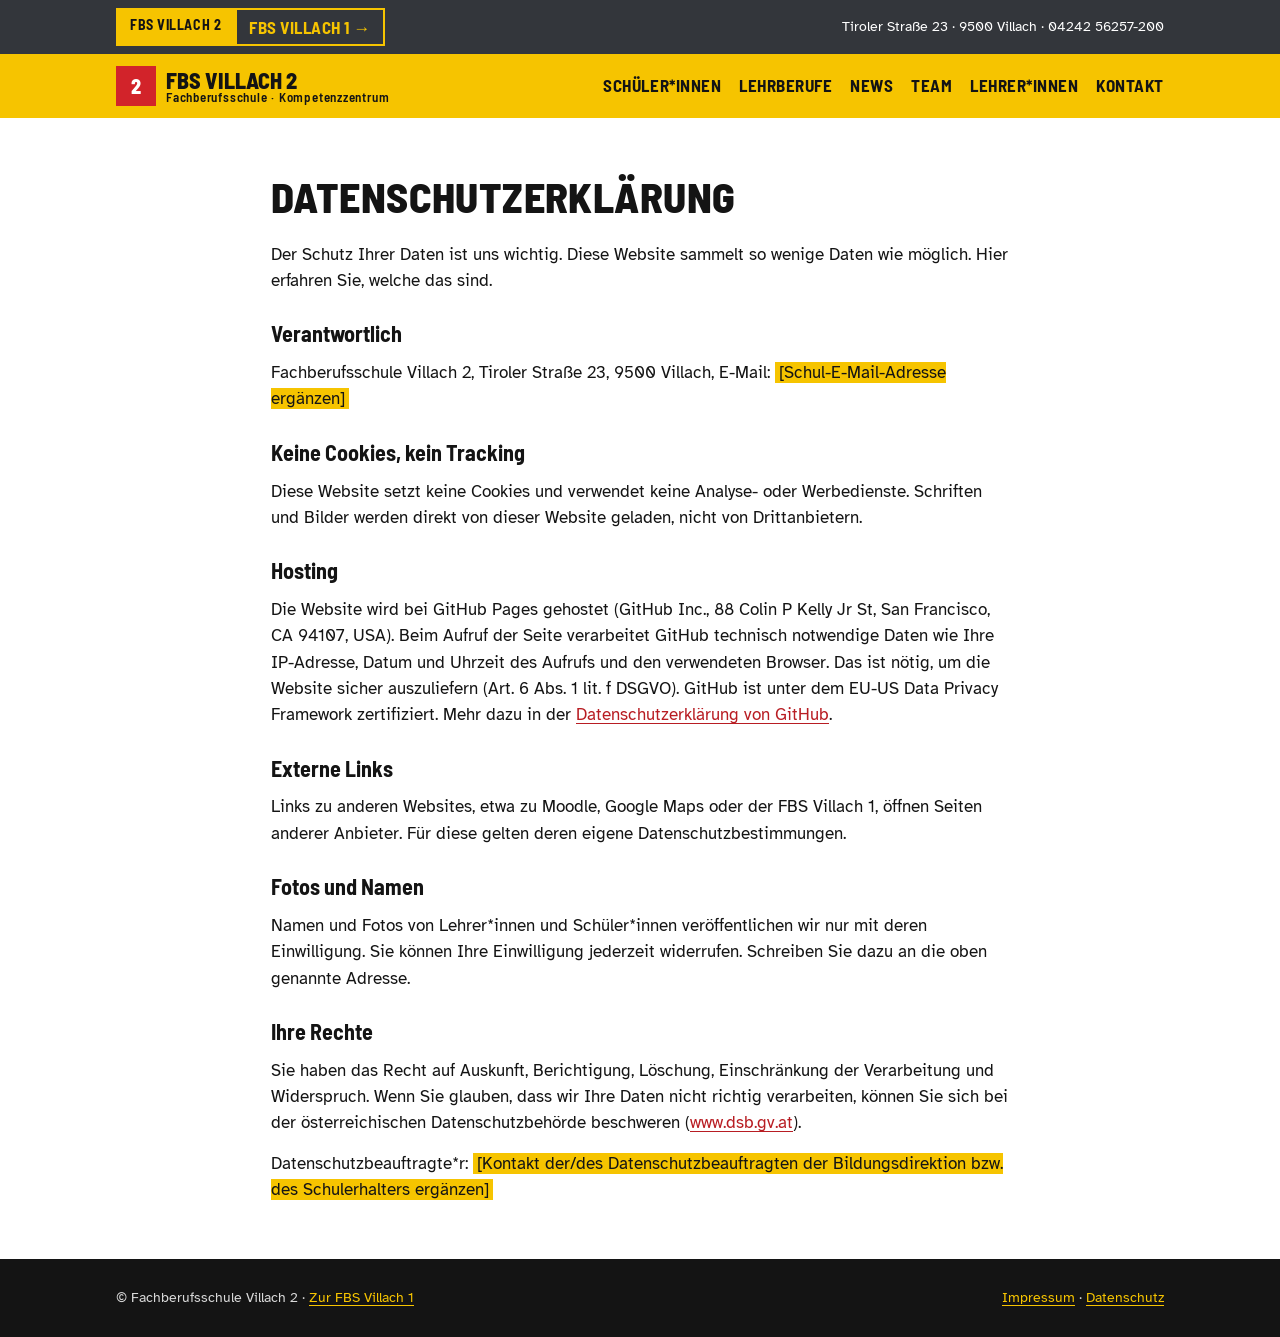
==== datenschutz.html @ dbd0eb7f "Neue Website der FBS Villach 2 Startseite, Lehrberufe, Lehrer*innen, News, Impressum und Datenschutz" ====
<!doctype html>
<html lang="de">
<head>
<meta charset="utf-8">
<meta name="viewport" content="width=device-width, initial-scale=1">
<title>Datenschutz · FBS Villach 2</title>
<meta name="description" content="Datenschutzerklärung der Fachberufsschule Villach 2.">
<link rel="stylesheet" href="assets/style.css">
<link rel="icon" href="assets/favicon.svg" type="image/svg+xml">
</head>
<body>
<div class="topbar"><div class="wrap">
  <nav class="switch" aria-label="Schule wählen"><span aria-current="page">FBS Villach 2</span><a href="https://www.bs-villach.at/">FBS Villach 1 →</a></nav>
  <span>Tiroler Straße 23 · 9500 Villach · 04242 56257-200</span>
</div></div>

<header>
  <div class="wrap">
    <a class="logo" href="index.html">
      <span class="logo-mark">2</span>
      <span class="logo-text">FBS Villach 2<small>Fachberufsschule · Kompetenzzentrum</small></span>
    </a>
    <nav aria-label="Hauptmenü">
      <ul>
        <li><a href="index.html#schueler">Schüler*innen</a></li>
        <li><a href="lehrberufe.html">Lehrberufe</a></li>
        <li><a href="news.html">News</a></li>
        <li><a href="index.html#team">Team</a></li>
        <li><a href="lehrerinnen.html">Lehrer*innen</a></li>
        <li><a href="index.html#kontakt">Kontakt</a></li>
      </ul>
    </nav>
  </div>
</header>

<main>
<section class="band">
  <div class="wrap legal">
    <h2>Datenschutzerklärung</h2>
    <p>Der Schutz Ihrer Daten ist uns wichtig. Diese Website sammelt so wenige Daten wie möglich. Hier erfahren Sie, welche das sind.</p>
    <h3>Verantwortlich</h3>
    <p>Fachberufsschule Villach 2, Tiroler Straße 23, 9500 Villach, E-Mail: <span class="todo">[Schul-E-Mail-Adresse ergänzen]</span></p>
    <h3>Keine Cookies, kein Tracking</h3>
    <p>Diese Website setzt keine Cookies und verwendet keine Analyse- oder Werbedienste. Schriften und Bilder werden direkt von dieser Website geladen, nicht von Drittanbietern.</p>
    <h3>Hosting</h3>
    <p>Die Website wird bei GitHub Pages gehostet (GitHub Inc., 88 Colin P Kelly Jr St, San Francisco, CA 94107, USA). Beim Aufruf der Seite verarbeitet GitHub technisch notwendige Daten wie Ihre IP-Adresse, Datum und Uhrzeit des Aufrufs und den verwendeten Browser. Das ist nötig, um die Website sicher auszuliefern (Art. 6 Abs. 1 lit. f DSGVO). GitHub ist unter dem EU-US Data Privacy Framework zertifiziert. Mehr dazu in der <a href="https://docs.github.com/de/site-policy/privacy-policies/github-general-privacy-statement">Datenschutzerklärung von GitHub</a>.</p>
    <h3>Externe Links</h3>
    <p>Links zu anderen Websites, etwa zu Moodle, Google Maps oder der FBS Villach 1, öffnen Seiten anderer Anbieter. Für diese gelten deren eigene Datenschutzbestimmungen.</p>
    <h3>Fotos und Namen</h3>
    <p>Namen und Fotos von Lehrer*innen und Schüler*innen veröffentlichen wir nur mit deren Einwilligung. Sie können Ihre Einwilligung jederzeit widerrufen. Schreiben Sie dazu an die oben genannte Adresse.</p>
    <h3>Ihre Rechte</h3>
    <p>Sie haben das Recht auf Auskunft, Berichtigung, Löschung, Einschränkung der Verarbeitung und Widerspruch. Wenn Sie glauben, dass wir Ihre Daten nicht richtig verarbeiten, können Sie sich bei der österreichischen Datenschutzbehörde beschweren (<a href="https://www.dsb.gv.at">www.dsb.gv.at</a>).</p>
    <p>Datenschutzbeauftragte*r: <span class="todo">[Kontakt der/des Datenschutzbeauftragten der Bildungsdirektion bzw. des Schulerhalters ergänzen]</span></p>
  </div>
</section>
</main>

<footer>
  <div class="wrap">
    <span>© Fachberufsschule Villach 2 · <a href="https://www.bs-villach.at/">Zur FBS Villach 1</a></span>
    <span><a href="impressum.html">Impressum</a> · <a href="datenschutz.html">Datenschutz</a></span>
  </div>
</footer>
<script src="assets/site.js"></script>
</body>
</html>
---- assets/style.css ----
@font-face{font-family:"Atkinson Hyperlegible";font-weight:400;font-display:swap;src:url(fonts/atkinson-400.woff2) format("woff2")}
@font-face{font-family:"Atkinson Hyperlegible";font-weight:700;font-display:swap;src:url(fonts/atkinson-700.woff2) format("woff2")}
@font-face{font-family:"Barlow Semi Condensed";font-weight:600;font-display:swap;src:url(fonts/barlow-sc-600.woff2) format("woff2")}
@font-face{font-family:"Barlow Semi Condensed";font-weight:700;font-display:swap;src:url(fonts/barlow-sc-700.woff2) format("woff2")}
@font-face{font-family:"Barlow Semi Condensed";font-weight:800;font-display:swap;src:url(fonts/barlow-sc-800.woff2) format("woff2")}
html{-webkit-text-size-adjust:100%}
body{margin:0}
img{max-width:100%;display:block}
[hidden]{display:none!important}
/* Layout: Werkstatt-Raster. Volle Farbbänder, darin eine 1080px-Spalte; gelber Kopf, rote Akzente, dunkelgraue Infoleiste. */
:root{
  --bg:#ffffff; --fg:#141414; --muted:#55575c; --line:#e3e1dc;
  --yellow:#f6c400; --red:#d2232a; --grey:#33363b; --soft:#f6f5f2;
  --on-yellow:#141414; --on-grey:#ffffff; --link:#b81d23;
  --display:"Barlow Semi Condensed","Arial Narrow",Arial,sans-serif;
  --body:"Atkinson Hyperlegible",system-ui,-apple-system,"Segoe UI",sans-serif;
}
@media (prefers-color-scheme: dark){:root{
  --bg:#17181a; --fg:#f1f0ec; --muted:#b4b5b8; --line:#33353a;
  --yellow:#f6c400; --red:#ef4a4f; --grey:#26282c; --soft:#1f2124;
  --on-yellow:#141414; --on-grey:#ffffff; --link:#ff7a7e; color-scheme:dark}}

*{box-sizing:border-box}
body{background:var(--bg);color:var(--fg);font-family:var(--body);font-size:17px;line-height:1.55}
a{color:var(--link);text-underline-offset:3px}
a:focus-visible,button:focus-visible{outline:3px solid var(--red);outline-offset:2px}
h1,h2,h3{font-family:var(--display);line-height:1.08;text-wrap:balance;margin:0}
h2{font-size:clamp(30px,5vw,42px);font-weight:800;text-transform:uppercase;letter-spacing:.01em}
h3{font-size:22px;font-weight:700}
p{margin:0}
.wrap{max-width:1080px;margin:0 auto;padding-left:max(16px,env(safe-area-inset-left,0px));padding-right:max(16px,env(safe-area-inset-right,0px))}
.band{padding-block:56px}
.band.soft{background:var(--soft)}
.eyebrow{font-family:var(--display);font-weight:700;font-size:14px;letter-spacing:.14em;text-transform:uppercase;color:var(--red)}
.sec-head{display:flex;flex-direction:column;gap:8px;margin-bottom:28px;max-width:62ch}
.sec-head p{color:var(--muted)}

/* Schulwahl-Leiste */
.topbar{background:var(--grey);color:var(--on-grey);font-size:14px}
.topbar .wrap{padding-block:8px;display:flex;justify-content:space-between;align-items:center;gap:8px 16px;flex-wrap:wrap}
.switch{display:flex;gap:0;font-family:var(--display);font-weight:700;text-transform:uppercase;letter-spacing:.04em;font-size:14px}
.switch span,.switch a{padding:4px 12px;border:2px solid var(--yellow)}
.switch span{background:var(--yellow);color:#141414}
.switch a{color:var(--yellow);text-decoration:none}
.switch a:hover{background:var(--yellow);color:#141414}

/* Bild-Platzhalter */
.photo{border:2px dashed currentColor;display:grid;place-items:center;text-align:center;padding:16px;font-family:var(--display);font-weight:700;text-transform:uppercase;letter-spacing:.06em;font-size:15px;max-width:100%;opacity:.75}
.photo::before{content:"";display:block;width:34px;height:26px;margin:0 auto 8px;border:3px solid currentColor;border-radius:4px;box-shadow:inset 0 0 0 6px transparent}
.hero .photo{grid-column:1/-1;aspect-ratio:21/7;color:#141414}
.wide-photo{aspect-ratio:21/6;margin-bottom:28px;color:var(--muted)}

/* Kopf */
header{background:var(--yellow);color:var(--on-yellow);position:sticky;top:env(safe-area-inset-top,0px);z-index:10}
header .wrap{display:flex;align-items:center;justify-content:space-between;gap:16px;padding-block:12px;flex-wrap:wrap}
.logo{display:flex;align-items:center;gap:10px;text-decoration:none;color:inherit}
.logo-mark{width:40px;height:40px;background:var(--red);color:#fff;display:grid;place-items:center;font-family:var(--display);font-weight:800;font-size:20px}
.logo-text{font-family:var(--display);font-weight:800;font-size:22px;line-height:1;text-transform:uppercase}
.logo-text small{display:block;font-weight:600;font-size:13px;letter-spacing:.06em;text-transform:none}
nav ul{list-style:none;margin:0;padding:0;display:flex;flex-wrap:wrap;gap:4px 18px}
nav a{color:var(--on-yellow);text-decoration:none;font-family:var(--display);font-weight:700;font-size:17px;text-transform:uppercase;letter-spacing:.03em;padding:4px 0;border-bottom:3px solid transparent}
nav a:hover{border-bottom-color:var(--red)}

/* Hero */
.hero{background:var(--yellow);color:var(--on-yellow);border-top:1px solid rgba(0,0,0,.08)}
.hero .wrap{padding-block:40px 56px;display:grid;grid-template-columns:1.3fr 1fr;gap:40px;align-items:end}
.hero h1{font-size:clamp(44px,8vw,86px);font-weight:800;text-transform:uppercase;letter-spacing:-.01em}
.hero h1 span{color:var(--red)}
.hero-lead{font-size:19px;max-width:44ch;margin-top:16px}
.quick{display:grid;gap:10px}
.quick a{display:flex;justify-content:space-between;align-items:center;gap:12px;background:#141414;color:#fff;text-decoration:none;padding:14px 16px;font-family:var(--display);font-weight:700;font-size:19px;text-transform:uppercase;letter-spacing:.02em}
.quick a:hover{background:var(--red)}
.quick a .arr{color:var(--yellow);font-size:22px}
.quick a:hover .arr{color:#fff}

/* Infoleiste */
.facts{background:var(--grey);color:var(--on-grey)}
.facts .wrap{display:grid;grid-template-columns:repeat(4,1fr);gap:20px;padding-block:22px}
.fact b{display:block;font-family:var(--display);font-size:30px;font-weight:800;color:var(--yellow);font-variant-numeric:tabular-nums;line-height:1}
.fact span{font-size:14px;opacity:.85}

/* Schülerinfos */
.tiles{display:grid;grid-template-columns:repeat(3,1fr);gap:18px}
.tile{border:2px solid var(--fg);padding:20px;display:flex;flex-direction:column;gap:10px;min-width:0;background:var(--bg)}
.tile .tag{align-self:flex-start;background:var(--yellow);color:var(--on-yellow);font-family:var(--display);font-weight:700;font-size:13px;letter-spacing:.08em;text-transform:uppercase;padding:2px 8px}
.tile p{color:var(--muted);font-size:16px}
.tile a.go{margin-top:auto;font-weight:700}
.checklist{margin-top:28px;background:var(--bg);border-left:6px solid var(--red);padding:20px 22px;display:grid;grid-template-columns:1fr 1fr;gap:6px 32px}
.checklist h3{grid-column:1/-1;margin-bottom:6px}
.checklist li{list-style:none;padding-left:26px;position:relative}
.checklist li::before{content:"";position:absolute;left:0;top:.45em;width:14px;height:14px;border:2px solid var(--red)}
.checklist ul{margin:0;padding:0;display:contents}

/* Lehrberufe */
.jobs{display:grid;grid-template-columns:repeat(3,1fr);gap:0;border-top:2px solid var(--fg)}
.job{padding:18px 18px 18px 0;border-bottom:1px solid var(--line);display:flex;gap:14px;min-width:0}
.job .no{font-family:var(--display);font-weight:800;color:var(--red);font-size:15px;padding-top:4px;min-width:28px}
.job p{color:var(--muted);font-size:15px;margin-top:4px}
.extra{margin-top:24px;display:flex;flex-wrap:wrap;gap:10px}
.chip{border:2px solid var(--red);color:var(--fg);padding:6px 12px;font-family:var(--display);font-weight:700;text-transform:uppercase;font-size:15px;letter-spacing:.03em}

/* News */
.news{display:grid;grid-template-columns:2fr 1fr 1fr;gap:18px}
.post{display:flex;flex-direction:column;gap:10px;min-width:0}
.post .img{aspect-ratio:4/3;max-width:100%;background:var(--grey);position:relative;overflow:hidden}
.post .img::after{content:attr(data-label);position:absolute;left:12px;bottom:10px;color:var(--yellow);font-family:var(--display);font-weight:800;font-size:22px;text-transform:uppercase;letter-spacing:.04em}
.post .img.y{background:var(--yellow)}
.post .img.y::after{color:var(--red)}
.post .img.r{background:var(--red)}
.post .img.r::after{color:#fff}
.post.big .img{aspect-ratio:16/10}
.meta{font-size:13px;letter-spacing:.08em;text-transform:uppercase;color:var(--red);font-weight:700}
.post p{color:var(--muted);font-size:16px}
.dates{display:grid;grid-template-columns:auto 1fr;gap:4px 16px;margin-top:4px;font-variant-numeric:tabular-nums}
.dates dt{font-weight:700}
.dates dd{margin:0}

/* Team */
.lead-team{display:grid;grid-template-columns:repeat(4,1fr);gap:18px;margin-bottom:36px}
.person{display:flex;flex-direction:column;gap:6px;min-width:0}
.avatar{aspect-ratio:1;max-width:100%;background:var(--soft);border:2px dashed var(--fg);display:grid;place-items:center;font-family:var(--display);font-weight:800;font-size:44px;color:var(--red)}
.person .role{font-size:14px;color:var(--muted)}
.person .tel{font-size:14px;font-variant-numeric:tabular-nums}
.staff-head{display:flex;align-items:baseline;justify-content:space-between;gap:12px;flex-wrap:wrap;margin-bottom:12px}
.staff{columns:4 200px;column-gap:24px;margin:0;padding:0;list-style:none;font-size:16px}
.staff li{break-inside:avoid;padding:6px 0;border-bottom:1px solid var(--line)}

/* Kontakt */
.contact{display:grid;grid-template-columns:1fr 1fr 1fr;gap:28px}
.contact h3{margin-bottom:8px}
.contact p{color:var(--muted)}
.contact .num{color:var(--fg);font-weight:700;font-variant-numeric:tabular-nums}

footer{background:#141414;color:#d9d9d9;font-size:14px}
footer .wrap{padding-block:28px;display:flex;justify-content:space-between;gap:16px;flex-wrap:wrap}
footer a{color:var(--yellow)}

@media (max-width:860px){
  .hero .wrap{grid-template-columns:1fr}
  .facts .wrap{grid-template-columns:repeat(2,1fr)}
  .tiles,.jobs,.contact{grid-template-columns:1fr 1fr}
  .news{grid-template-columns:1fr 1fr}
  .post.big{grid-column:1/-1}
  .lead-team{grid-template-columns:1fr 1fr}
  .checklist{grid-template-columns:1fr}
}
@media (max-width:560px){
  .tiles,.jobs,.contact,.news{grid-template-columns:1fr}
  nav ul{gap:2px 14px}
  nav a{font-size:15px}
  .band{padding-block:40px}
}
/* Teaser, Buttons, Unterseiten */
.teasers{display:grid;grid-template-columns:repeat(3,1fr);gap:18px;margin-bottom:24px}
.teaser{display:flex;flex-direction:column;gap:8px;color:var(--fg);text-decoration:none;min-width:0}
.teaser .photo{aspect-ratio:4/3;color:var(--muted)}
.teaser:hover h3{color:var(--red)}
.teaser p{color:var(--muted);font-size:15px}
.btn{display:inline-block;background:var(--red);color:#fff;text-decoration:none;font-family:var(--display);font-weight:700;font-size:18px;text-transform:uppercase;letter-spacing:.03em;padding:12px 18px}
.btn:hover{background:#141414}
.back{display:inline-block;margin-bottom:20px;font-weight:700}
.search{display:flex;flex-direction:column;gap:6px;max-width:360px;margin-bottom:24px;font-weight:700}
.search input{font:inherit;font-weight:400;padding:10px 12px;border:2px solid var(--fg);background:var(--bg);color:var(--fg)}
.cards{display:grid;grid-template-columns:repeat(auto-fill,minmax(240px,1fr));gap:14px}
.card{display:flex;gap:14px;align-items:center;border:2px solid var(--fg);border-top:6px solid var(--yellow);padding:14px;background:var(--bg);min-width:0}
.card h3{font-size:19px}
.card .subj{color:var(--muted);font-size:14px}
.avatar.sm{width:64px;flex:none;font-size:22px}
.empty{color:var(--muted);margin-top:12px}
@media (max-width:860px){.teasers{grid-template-columns:1fr 1fr}}
@media (max-width:560px){.teasers{grid-template-columns:1fr}}
@media (prefers-reduced-motion:no-preference){html{scroll-behavior:smooth}}

/* Echte Bilder statt Platzhalter */
.photo.has-img,.post .img.has-img,.avatar.has-img{border:0;padding:0;opacity:1;background:none}
.photo.has-img::before,.post .img.has-img::after{content:none}
.photo img,.post .img img,.avatar img{width:100%;height:100%;object-fit:cover}
.avatar{overflow:hidden}
.post .body p+p{margin-top:8px}
.news-all{display:grid;gap:40px}
.news-all .post{display:grid;grid-template-columns:minmax(0,1fr) minmax(0,1.4fr);gap:24px;align-items:start}
.news-all .post .img{aspect-ratio:4/3}
@media (max-width:700px){.news-all .post{grid-template-columns:1fr}}
.legal{max-width:70ch;display:grid;gap:14px}
.legal h2{margin-bottom:8px}
.legal h3{margin-top:14px}
.todo{background:var(--yellow);color:#141414;padding:0 4px}
nav a[aria-current="page"]{border-bottom-color:var(--red)}
.post .body{display:flex;flex-direction:column;gap:8px;min-width:0}
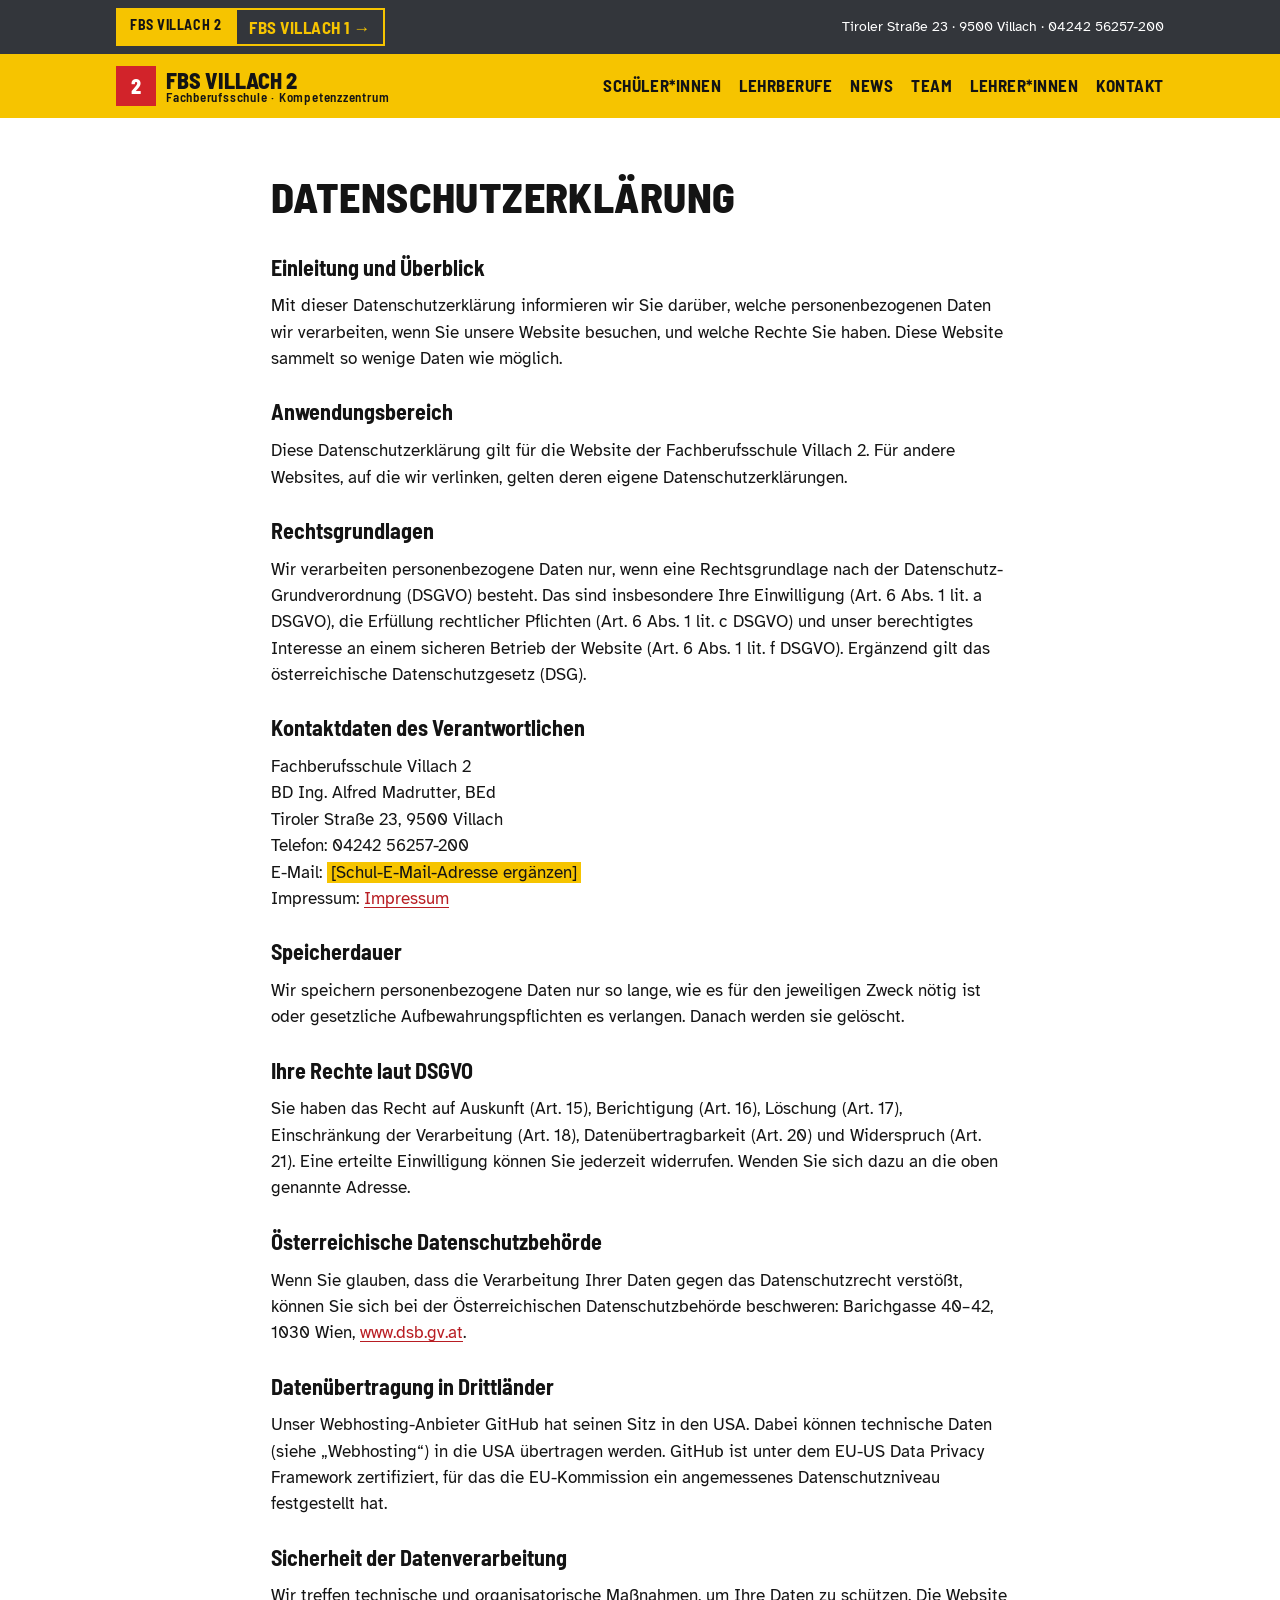
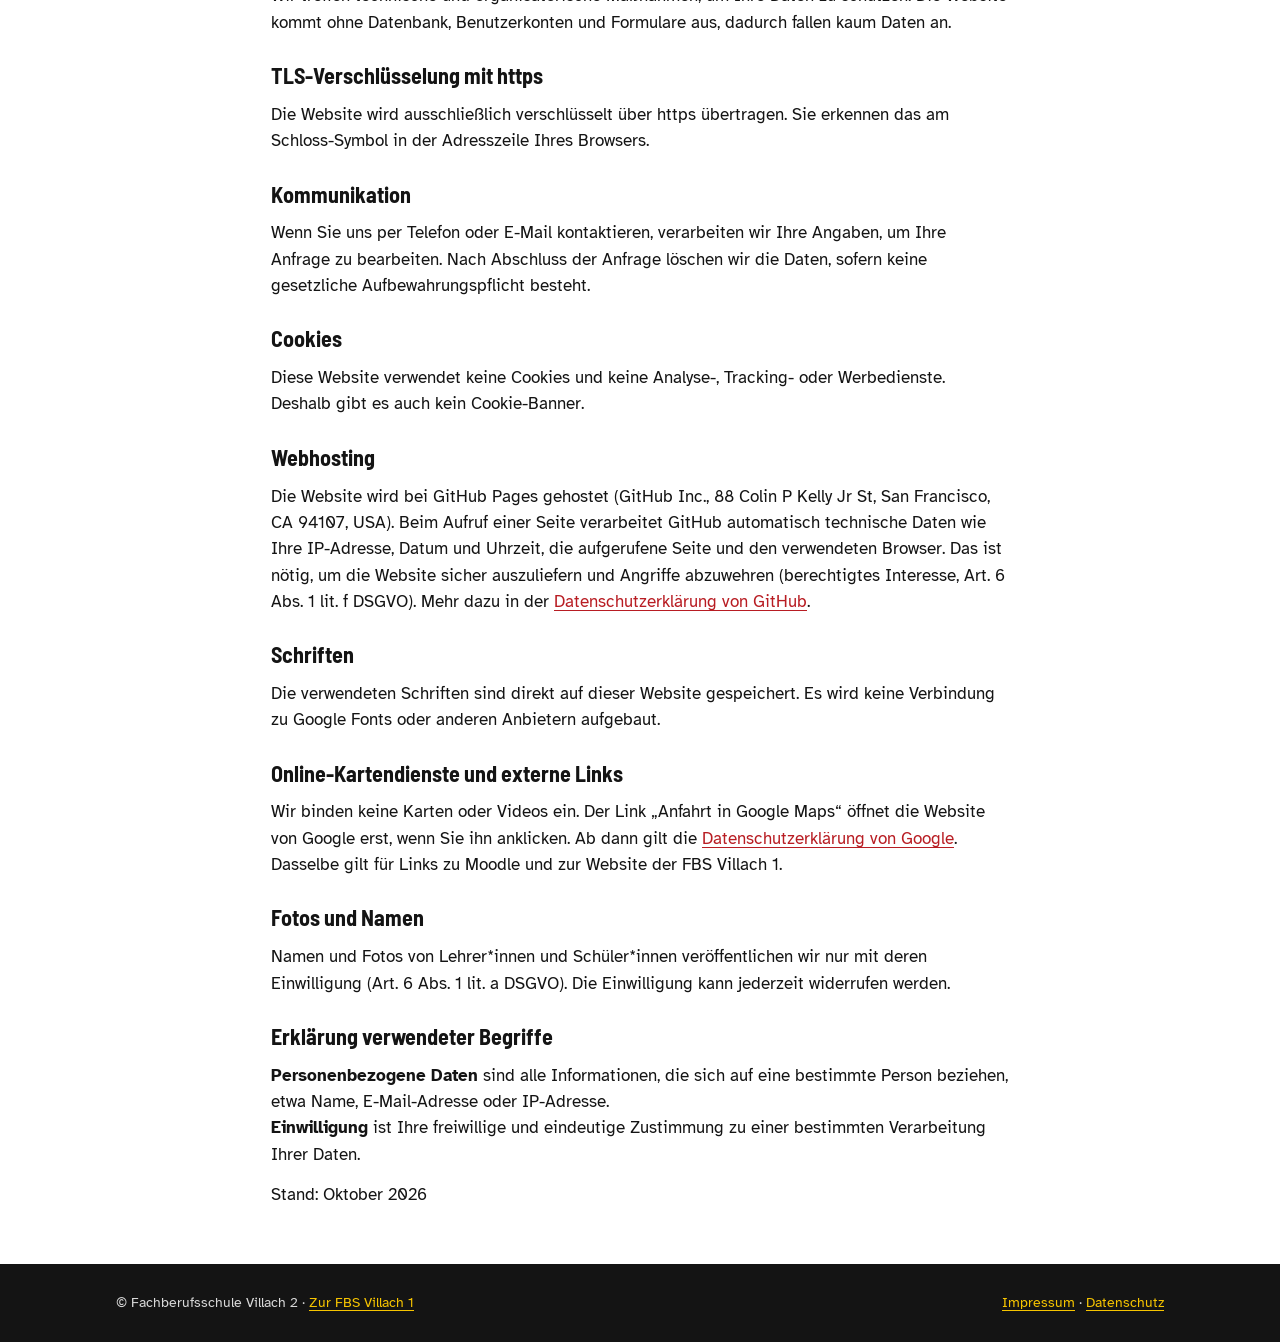
==== commit f2548765: "Impressum und Datenschutz nach Vorbild FBS St. Veit Co-Authored-By: Claude Opus 5.5 (1M context) <no" ====
--- a/datenschutz.html
+++ b/datenschutz.html
@@ -37,20 +37,59 @@
 <section class="band">
   <div class="wrap legal">
     <h2>Datenschutzerklärung</h2>
-    <p>Der Schutz Ihrer Daten ist uns wichtig. Diese Website sammelt so wenige Daten wie möglich. Hier erfahren Sie, welche das sind.</p>
-    <h3>Verantwortlich</h3>
-    <p>Fachberufsschule Villach 2, Tiroler Straße 23, 9500 Villach, E-Mail: <span class="todo">[Schul-E-Mail-Adresse ergänzen]</span></p>
-    <h3>Keine Cookies, kein Tracking</h3>
-    <p>Diese Website setzt keine Cookies und verwendet keine Analyse- oder Werbedienste. Schriften und Bilder werden direkt von dieser Website geladen, nicht von Drittanbietern.</p>
-    <h3>Hosting</h3>
-    <p>Die Website wird bei GitHub Pages gehostet (GitHub Inc., 88 Colin P Kelly Jr St, San Francisco, CA 94107, USA). Beim Aufruf der Seite verarbeitet GitHub technisch notwendige Daten wie Ihre IP-Adresse, Datum und Uhrzeit des Aufrufs und den verwendeten Browser. Das ist nötig, um die Website sicher auszuliefern (Art. 6 Abs. 1 lit. f DSGVO). GitHub ist unter dem EU-US Data Privacy Framework zertifiziert. Mehr dazu in der <a href="https://docs.github.com/de/site-policy/privacy-policies/github-general-privacy-statement">Datenschutzerklärung von GitHub</a>.</p>
-    <h3>Externe Links</h3>
-    <p>Links zu anderen Websites, etwa zu Moodle, Google Maps oder der FBS Villach 1, öffnen Seiten anderer Anbieter. Für diese gelten deren eigene Datenschutzbestimmungen.</p>
+
+    <h3>Einleitung und Überblick</h3>
+    <p>Mit dieser Datenschutzerklärung informieren wir Sie darüber, welche personenbezogenen Daten wir verarbeiten, wenn Sie unsere Website besuchen, und welche Rechte Sie haben. Diese Website sammelt so wenige Daten wie möglich.</p>
+
+    <h3>Anwendungsbereich</h3>
+    <p>Diese Datenschutzerklärung gilt für die Website der Fachberufsschule Villach 2. Für andere Websites, auf die wir verlinken, gelten deren eigene Datenschutzerklärungen.</p>
+
+    <h3>Rechtsgrundlagen</h3>
+    <p>Wir verarbeiten personenbezogene Daten nur, wenn eine Rechtsgrundlage nach der Datenschutz-Grundverordnung (DSGVO) besteht. Das sind insbesondere Ihre Einwilligung (Art. 6 Abs. 1 lit. a DSGVO), die Erfüllung rechtlicher Pflichten (Art. 6 Abs. 1 lit. c DSGVO) und unser berechtigtes Interesse an einem sicheren Betrieb der Website (Art. 6 Abs. 1 lit. f DSGVO). Ergänzend gilt das österreichische Datenschutzgesetz (DSG).</p>
+
+    <h3>Kontaktdaten des Verantwortlichen</h3>
+    <p>Fachberufsschule Villach 2<br>BD Ing. Alfred Madrutter, BEd<br>Tiroler Straße 23, 9500 Villach<br>Telefon: 04242 56257-200<br>E-Mail: <span class="todo">[Schul-E-Mail-Adresse ergänzen]</span><br>Impressum: <a href="impressum.html">Impressum</a></p>
+
+    <h3>Speicherdauer</h3>
+    <p>Wir speichern personenbezogene Daten nur so lange, wie es für den jeweiligen Zweck nötig ist oder gesetzliche Aufbewahrungspflichten es verlangen. Danach werden sie gelöscht.</p>
+
+    <h3>Ihre Rechte laut DSGVO</h3>
+    <p>Sie haben das Recht auf Auskunft (Art. 15), Berichtigung (Art. 16), Löschung (Art. 17), Einschränkung der Verarbeitung (Art. 18), Datenübertragbarkeit (Art. 20) und Widerspruch (Art. 21). Eine erteilte Einwilligung können Sie jederzeit widerrufen. Wenden Sie sich dazu an die oben genannte Adresse.</p>
+
+    <h3>Österreichische Datenschutzbehörde</h3>
+    <p>Wenn Sie glauben, dass die Verarbeitung Ihrer Daten gegen das Datenschutzrecht verstößt, können Sie sich bei der Österreichischen Datenschutzbehörde beschweren: Barichgasse 40–42, 1030 Wien, <a href="https://www.dsb.gv.at">www.dsb.gv.at</a>.</p>
+
+    <h3>Datenübertragung in Drittländer</h3>
+    <p>Unser Webhosting-Anbieter GitHub hat seinen Sitz in den USA. Dabei können technische Daten (siehe „Webhosting“) in die USA übertragen werden. GitHub ist unter dem EU-US Data Privacy Framework zertifiziert, für das die EU-Kommission ein angemessenes Datenschutzniveau festgestellt hat.</p>
+
+    <h3>Sicherheit der Datenverarbeitung</h3>
+    <p>Wir treffen technische und organisatorische Maßnahmen, um Ihre Daten zu schützen. Die Website kommt ohne Datenbank, Benutzerkonten und Formulare aus, dadurch fallen kaum Daten an.</p>
+
+    <h3>TLS-Verschlüsselung mit https</h3>
+    <p>Die Website wird ausschließlich verschlüsselt über https übertragen. Sie erkennen das am Schloss-Symbol in der Adresszeile Ihres Browsers.</p>
+
+    <h3>Kommunikation</h3>
+    <p>Wenn Sie uns per Telefon oder E-Mail kontaktieren, verarbeiten wir Ihre Angaben, um Ihre Anfrage zu bearbeiten. Nach Abschluss der Anfrage löschen wir die Daten, sofern keine gesetzliche Aufbewahrungspflicht besteht.</p>
+
+    <h3>Cookies</h3>
+    <p>Diese Website verwendet keine Cookies und keine Analyse-, Tracking- oder Werbedienste. Deshalb gibt es auch kein Cookie-Banner.</p>
+
+    <h3>Webhosting</h3>
+    <p>Die Website wird bei GitHub Pages gehostet (GitHub Inc., 88 Colin P Kelly Jr St, San Francisco, CA 94107, USA). Beim Aufruf einer Seite verarbeitet GitHub automatisch technische Daten wie Ihre IP-Adresse, Datum und Uhrzeit, die aufgerufene Seite und den verwendeten Browser. Das ist nötig, um die Website sicher auszuliefern und Angriffe abzuwehren (berechtigtes Interesse, Art. 6 Abs. 1 lit. f DSGVO). Mehr dazu in der <a href="https://docs.github.com/de/site-policy/privacy-policies/github-general-privacy-statement">Datenschutzerklärung von GitHub</a>.</p>
+
+    <h3>Schriften</h3>
+    <p>Die verwendeten Schriften sind direkt auf dieser Website gespeichert. Es wird keine Verbindung zu Google Fonts oder anderen Anbietern aufgebaut.</p>
+
+    <h3>Online-Kartendienste und externe Links</h3>
+    <p>Wir binden keine Karten oder Videos ein. Der Link „Anfahrt in Google Maps“ öffnet die Website von Google erst, wenn Sie ihn anklicken. Ab dann gilt die <a href="https://policies.google.com/privacy?hl=de">Datenschutzerklärung von Google</a>. Dasselbe gilt für Links zu Moodle und zur Website der FBS Villach 1.</p>
+
     <h3>Fotos und Namen</h3>
-    <p>Namen und Fotos von Lehrer*innen und Schüler*innen veröffentlichen wir nur mit deren Einwilligung. Sie können Ihre Einwilligung jederzeit widerrufen. Schreiben Sie dazu an die oben genannte Adresse.</p>
-    <h3>Ihre Rechte</h3>
-    <p>Sie haben das Recht auf Auskunft, Berichtigung, Löschung, Einschränkung der Verarbeitung und Widerspruch. Wenn Sie glauben, dass wir Ihre Daten nicht richtig verarbeiten, können Sie sich bei der österreichischen Datenschutzbehörde beschweren (<a href="https://www.dsb.gv.at">www.dsb.gv.at</a>).</p>
-    <p>Datenschutzbeauftragte*r: <span class="todo">[Kontakt der/des Datenschutzbeauftragten der Bildungsdirektion bzw. des Schulerhalters ergänzen]</span></p>
+    <p>Namen und Fotos von Lehrer*innen und Schüler*innen veröffentlichen wir nur mit deren Einwilligung (Art. 6 Abs. 1 lit. a DSGVO). Die Einwilligung kann jederzeit widerrufen werden.</p>
+
+    <h3>Erklärung verwendeter Begriffe</h3>
+    <p><b>Personenbezogene Daten</b> sind alle Informationen, die sich auf eine bestimmte Person beziehen, etwa Name, E-Mail-Adresse oder IP-Adresse.<br><b>Einwilligung</b> ist Ihre freiwillige und eindeutige Zustimmung zu einer bestimmten Verarbeitung Ihrer Daten.</p>
+
+    <p>Stand: Oktober 2026</p>
   </div>
 </section>
 </main>
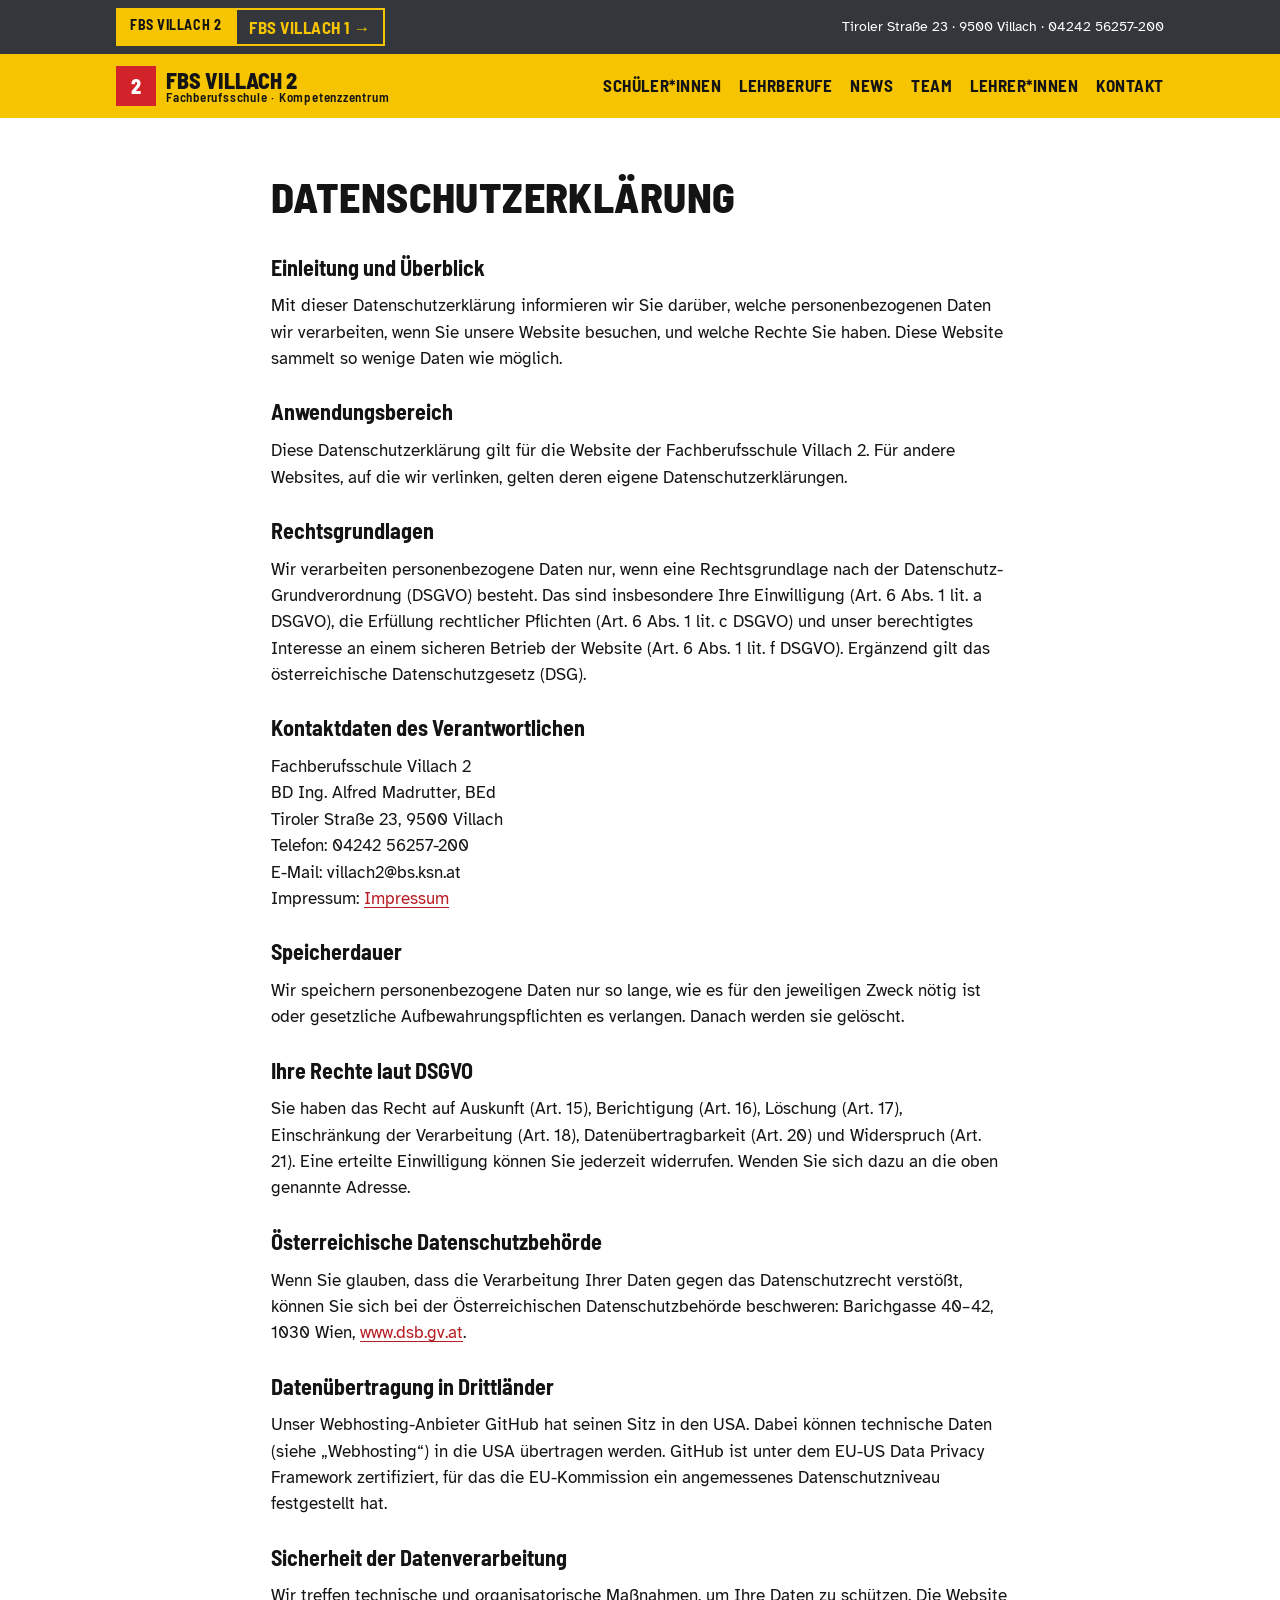
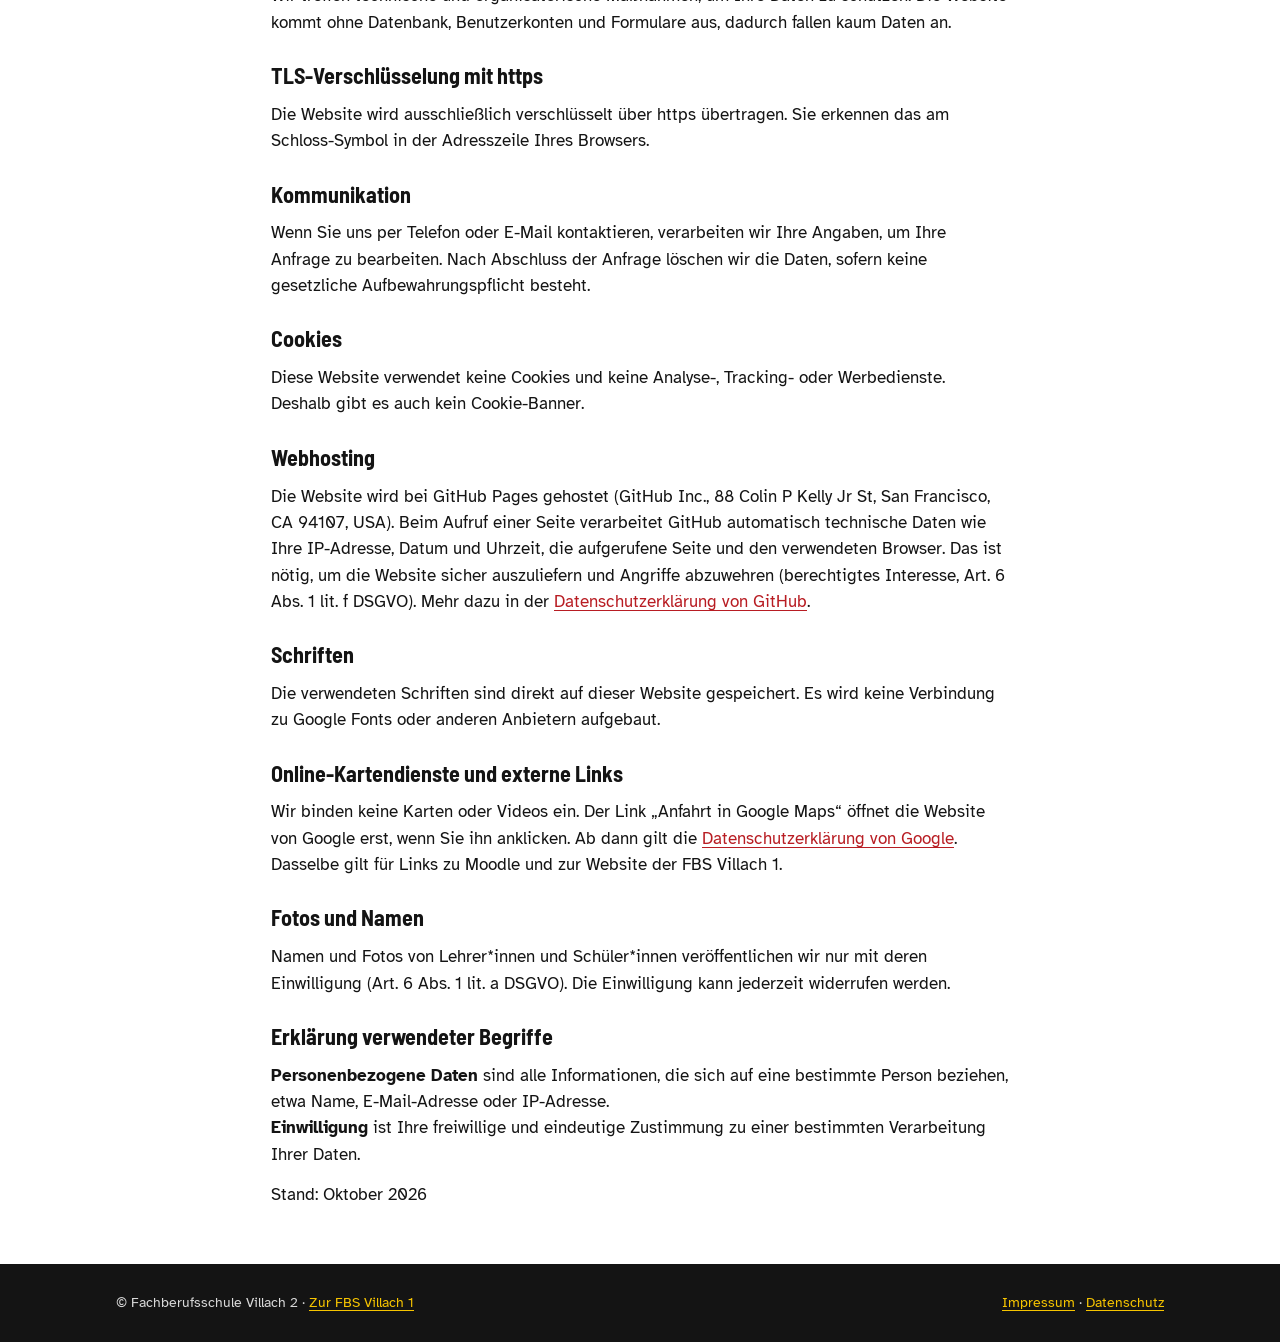
==== commit c4114a51: "Schul-E-Mail ergänzt, Webdesign-Angabe entfernt Co-Authored-By: Claude Opus 5.5 (1M context) <norepl" ====
--- a/datenschutz.html
+++ b/datenschutz.html
@@ -48,7 +48,7 @@
     <p>Wir verarbeiten personenbezogene Daten nur, wenn eine Rechtsgrundlage nach der Datenschutz-Grundverordnung (DSGVO) besteht. Das sind insbesondere Ihre Einwilligung (Art. 6 Abs. 1 lit. a DSGVO), die Erfüllung rechtlicher Pflichten (Art. 6 Abs. 1 lit. c DSGVO) und unser berechtigtes Interesse an einem sicheren Betrieb der Website (Art. 6 Abs. 1 lit. f DSGVO). Ergänzend gilt das österreichische Datenschutzgesetz (DSG).</p>
 
     <h3>Kontaktdaten des Verantwortlichen</h3>
-    <p>Fachberufsschule Villach 2<br>BD Ing. Alfred Madrutter, BEd<br>Tiroler Straße 23, 9500 Villach<br>Telefon: 04242 56257-200<br>E-Mail: <span class="todo">[Schul-E-Mail-Adresse ergänzen]</span><br>Impressum: <a href="impressum.html">Impressum</a></p>
+    <p>Fachberufsschule Villach 2<br>BD Ing. Alfred Madrutter, BEd<br>Tiroler Straße 23, 9500 Villach<br>Telefon: 04242 56257-200<br>E-Mail: villach2@bs.ksn.at<br>Impressum: <a href="impressum.html">Impressum</a></p>
 
     <h3>Speicherdauer</h3>
     <p>Wir speichern personenbezogene Daten nur so lange, wie es für den jeweiligen Zweck nötig ist oder gesetzliche Aufbewahrungspflichten es verlangen. Danach werden sie gelöscht.</p>
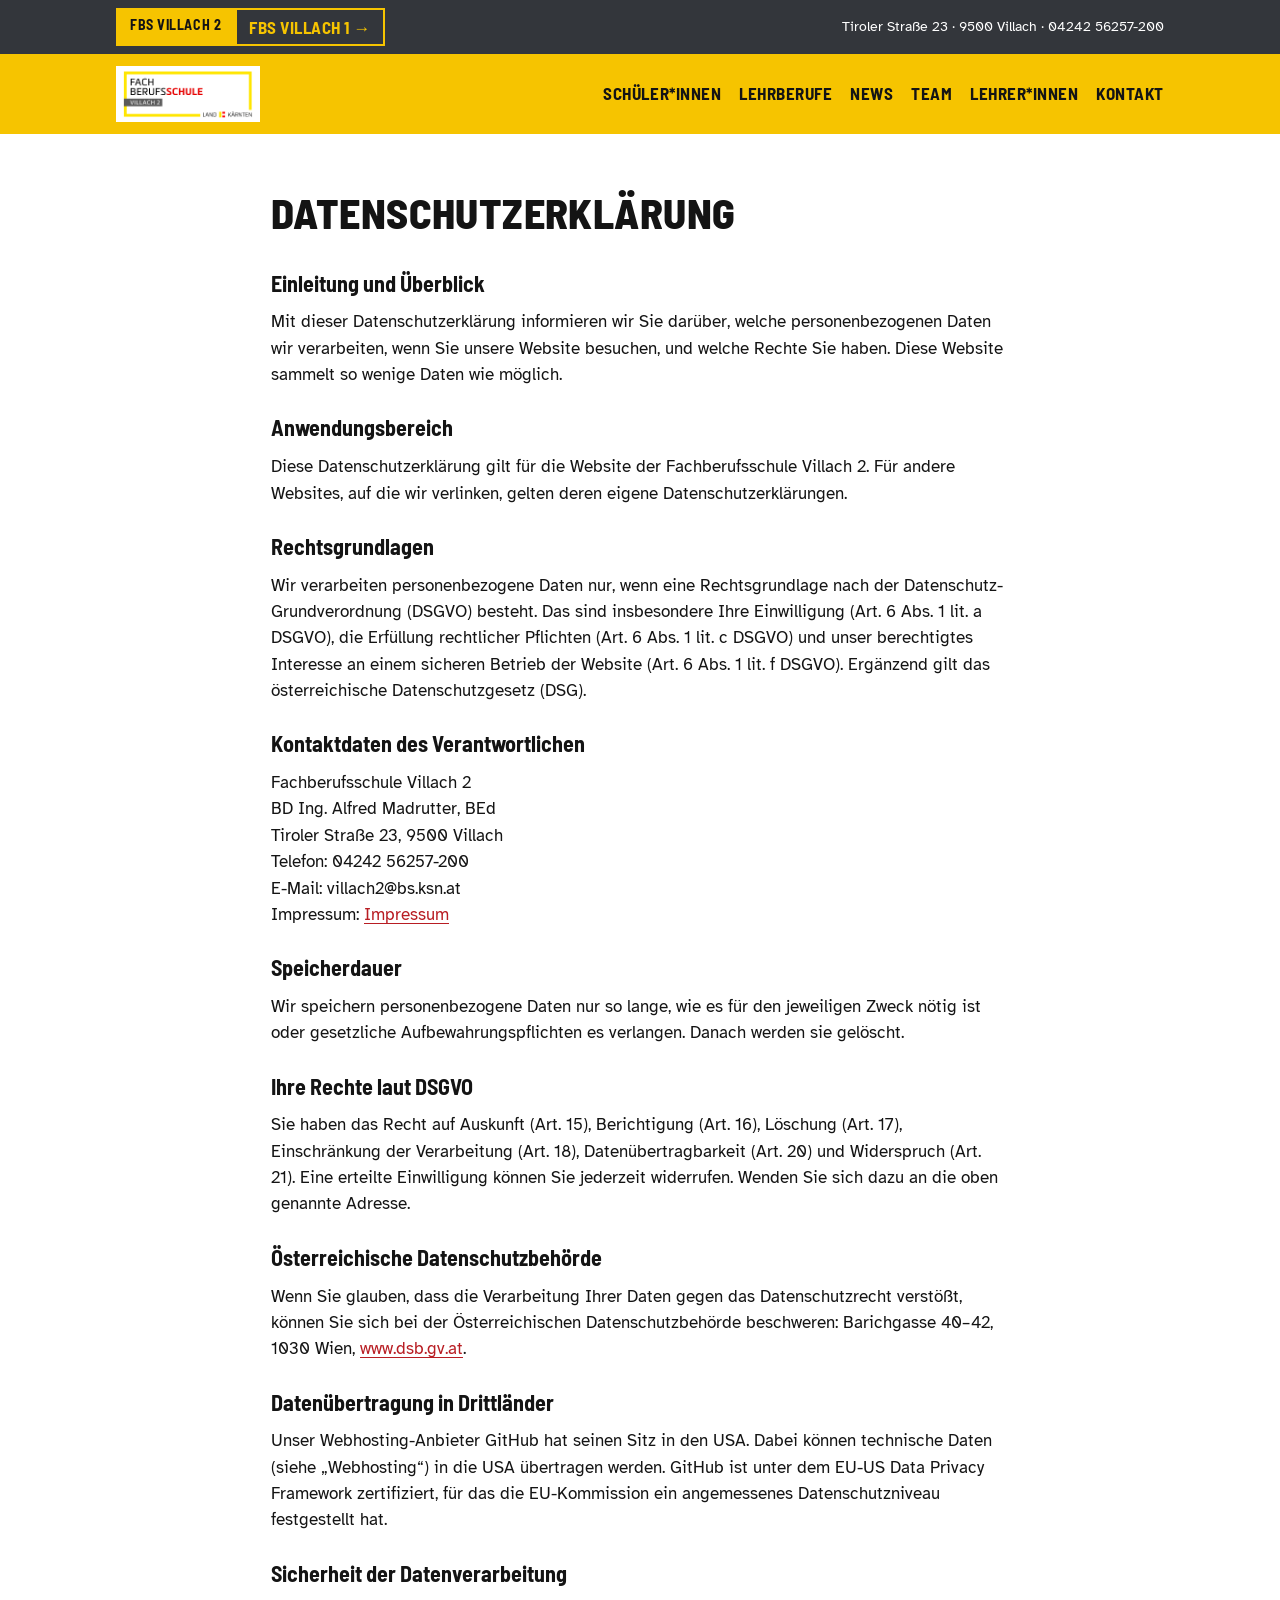
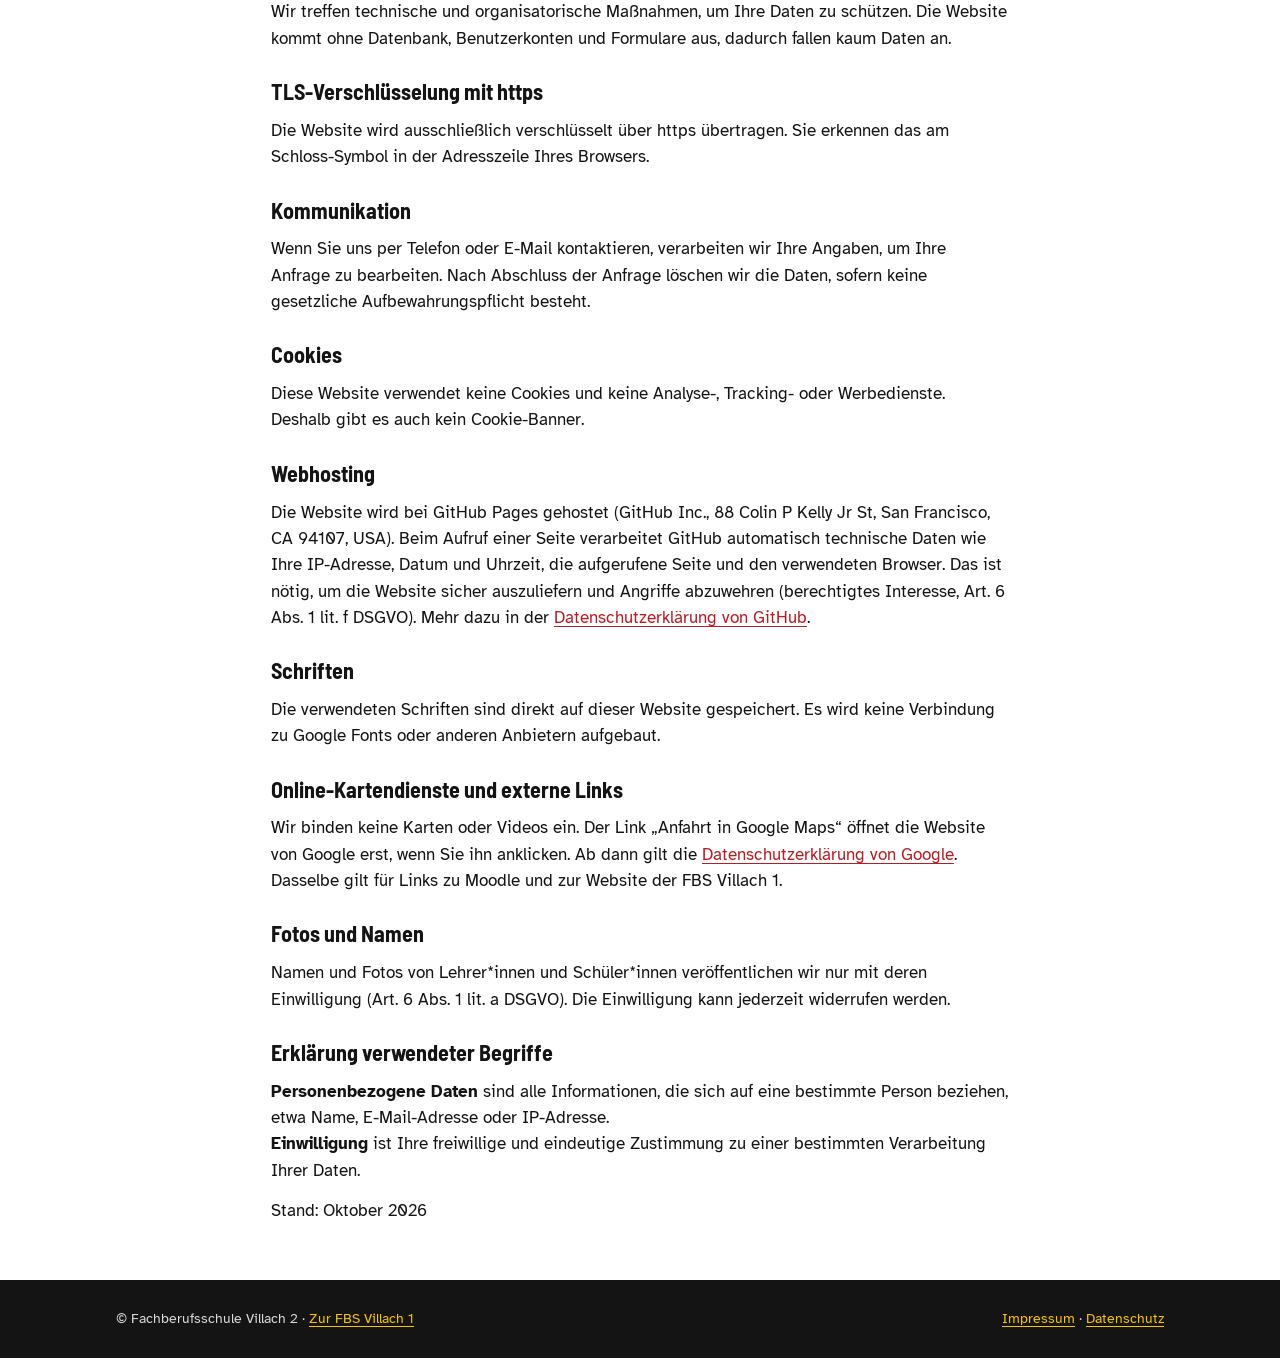
==== commit 82264505: "Offizielles Schullogo im Kopfbereich Co-Authored-By: Claude Opus 5.5 (1M context) <noreply@anthropic" ====
--- a/datenschutz.html
+++ b/datenschutz.html
@@ -17,8 +17,7 @@
 <header>
   <div class="wrap">
     <a class="logo" href="index.html">
-      <span class="logo-mark">2</span>
-      <span class="logo-text">FBS Villach 2<small>Fachberufsschule · Kompetenzzentrum</small></span>
+      <img src="assets/logo.png" alt="Fachberufsschule Villach 2, Land Kärnten" width="548" height="200">
     </a>
     <nav aria-label="Hauptmenü">
       <ul>
--- a/assets/style.css
+++ b/assets/style.css
@@ -187,3 +187,7 @@
 .todo{background:var(--yellow);color:#141414;padding:0 4px}
 nav a[aria-current="page"]{border-bottom-color:var(--red)}
 .post .body{display:flex;flex-direction:column;gap:8px;min-width:0}
+
+/* Offizielles Logo */
+.logo img{height:56px;width:auto;background:#fff;padding:4px 6px;display:block}
+@media (max-width:560px){.logo img{height:44px}}
